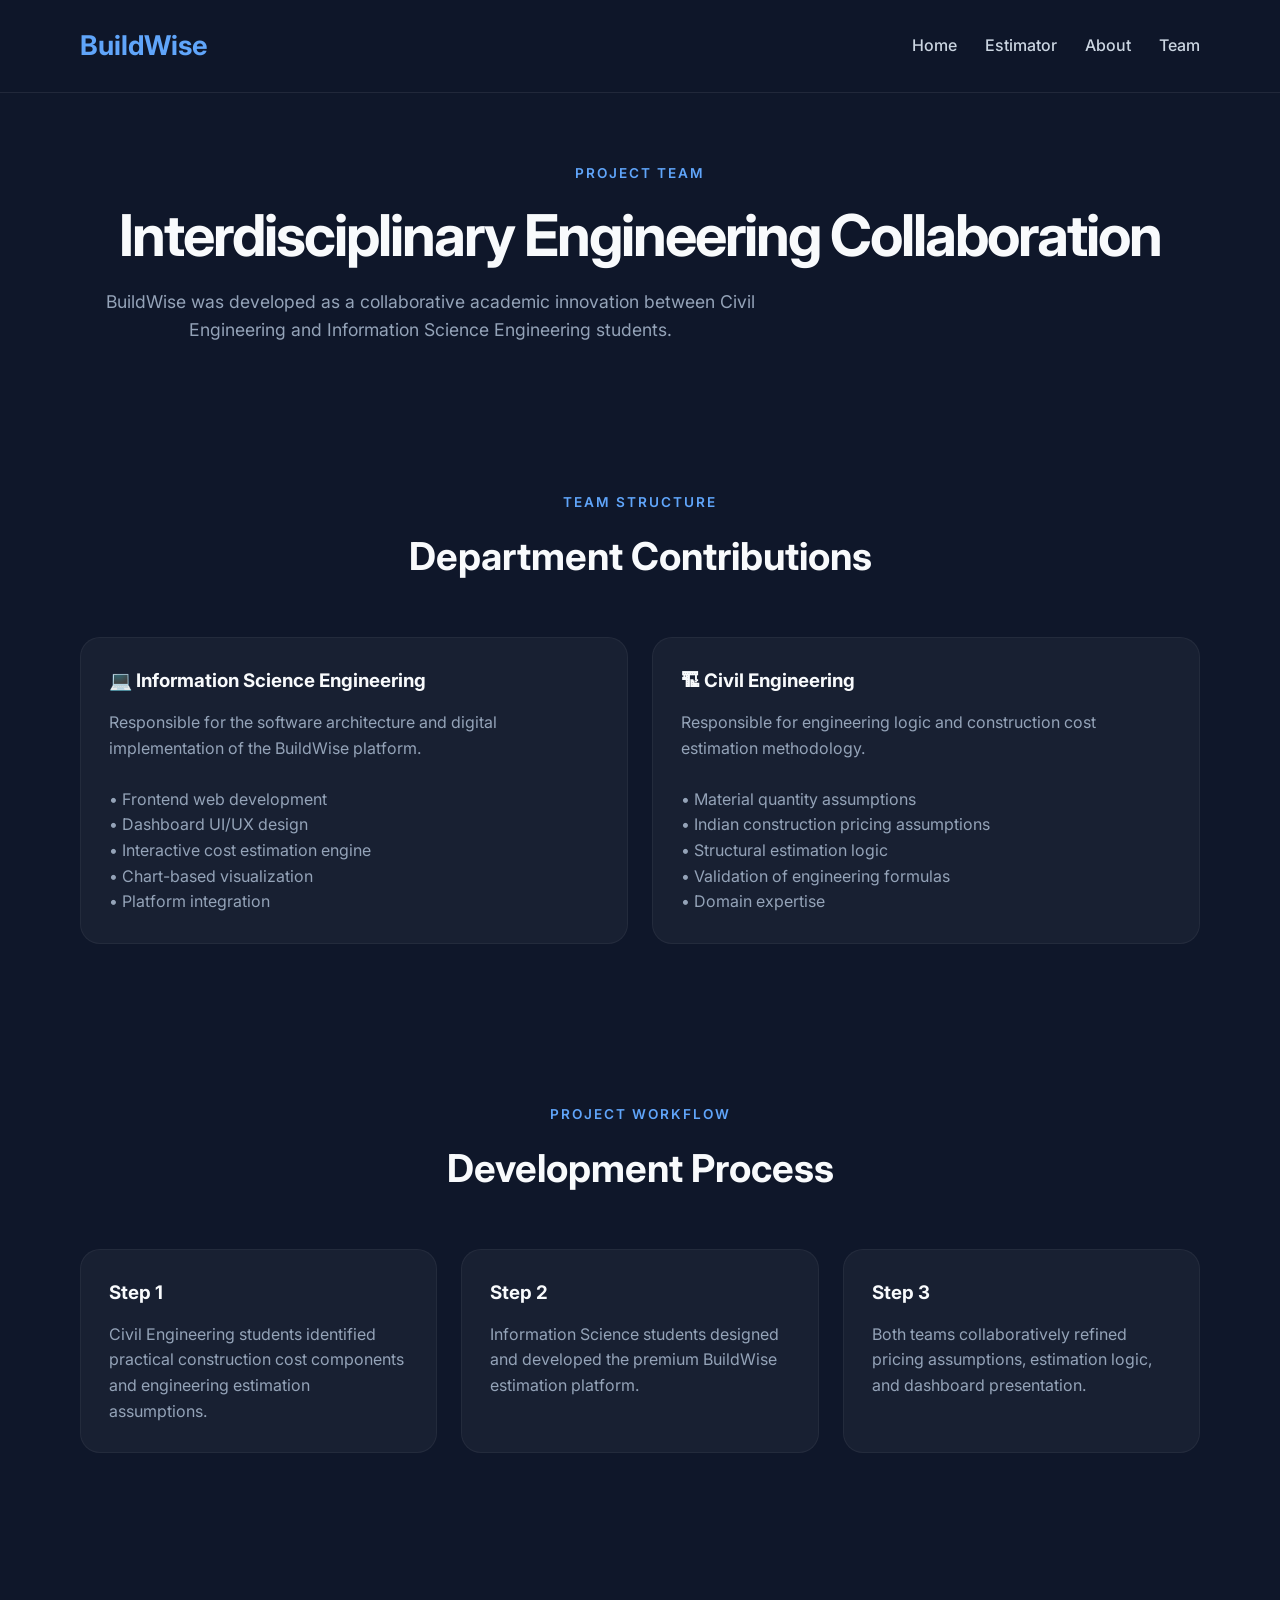
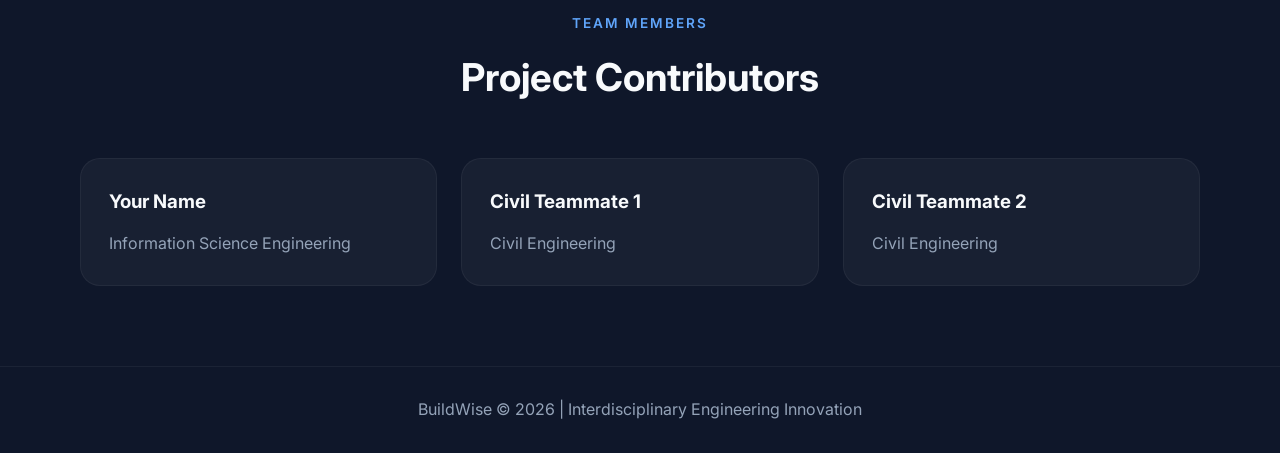
==== team.html @ aae123d1 "Add files via upload" ====
<!DOCTYPE html>
<html lang="en">
<head>
    <meta charset="UTF-8">
    <meta name="viewport" content="width=device-width, initial-scale=1.0">
    <title>Team | BuildWise</title>

    <link rel="stylesheet" href="style.css">

    <link rel="preconnect" href="https://fonts.googleapis.com">
    <link href="https://fonts.googleapis.com/css2?family=Inter:wght@300;400;500;600;700&display=swap" rel="stylesheet">
</head>
<body>

<nav class="navbar">
    <div class="logo">BuildWise</div>

    <ul class="nav-links">
        <li><a href="index.html">Home</a></li>
        <li><a href="estimator.html">Estimator</a></li>
        <li><a href="about.html">About</a></li>
        <li><a href="team.html">Team</a></li>
    </ul>
</nav>

<section class="page-header">
    <p class="tag">PROJECT TEAM</p>
    <h1>Interdisciplinary Engineering Collaboration</h1>
    <p class="hero-subtext">
        BuildWise was developed as a collaborative academic innovation
        between Civil Engineering and Information Science Engineering students.
    </p>
</section>

<section class="features">
    <div class="section-heading">
        <p>TEAM STRUCTURE</p>
        <h2>Department Contributions</h2>
    </div>

    <div class="feature-grid">

        <div class="feature-card">
            <h3>💻 Information Science Engineering</h3>
            <p>
                Responsible for the software architecture and digital implementation
                of the BuildWise platform.
            </p>

            <br>

            <p>• Frontend web development</p>
            <p>• Dashboard UI/UX design</p>
            <p>• Interactive cost estimation engine</p>
            <p>• Chart-based visualization</p>
            <p>• Platform integration</p>
        </div>

        <div class="feature-card">
            <h3>🏗 Civil Engineering</h3>
            <p>
                Responsible for engineering logic and construction cost estimation methodology.
            </p>

            <br>

            <p>• Material quantity assumptions</p>
            <p>• Indian construction pricing assumptions</p>
            <p>• Structural estimation logic</p>
            <p>• Validation of engineering formulas</p>
            <p>• Domain expertise</p>
        </div>

    </div>
</section>

<section class="features">
    <div class="section-heading">
        <p>PROJECT WORKFLOW</p>
        <h2>Development Process</h2>
    </div>

    <div class="feature-grid">

        <div class="feature-card">
            <h3>Step 1</h3>
            <p>
                Civil Engineering students identified practical construction
                cost components and engineering estimation assumptions.
            </p>
        </div>

        <div class="feature-card">
            <h3>Step 2</h3>
            <p>
                Information Science students designed and developed
                the premium BuildWise estimation platform.
            </p>
        </div>

        <div class="feature-card">
            <h3>Step 3</h3>
            <p>
                Both teams collaboratively refined pricing assumptions,
                estimation logic, and dashboard presentation.
            </p>
        </div>

    </div>
</section>

<section class="features">
    <div class="section-heading">
        <p>TEAM MEMBERS</p>
        <h2>Project Contributors</h2>
    </div>

    <div class="feature-grid">

        <div class="feature-card">
            <h3>Your Name</h3>
            <p>Information Science Engineering</p>
        </div>

        <div class="feature-card">
            <h3>Civil Teammate 1</h3>
            <p>Civil Engineering</p>
        </div>

        <div class="feature-card">
            <h3>Civil Teammate 2</h3>
            <p>Civil Engineering</p>
        </div>

    </div>
</section>

<footer>
    <p>BuildWise © 2026 | Interdisciplinary Engineering Innovation</p>
</footer>

</body>
</html>
---- style.css ----
* {
    margin: 0;
    padding: 0;
    box-sizing: border-box;
}

body {
    font-family: 'Inter', sans-serif;
    background: #0F172A;
    color: #F8FAFC;
    line-height: 1.6;
}

a {
    text-decoration: none;
    color: inherit;
}

/* NAVBAR */
.navbar {
    display: flex;
    justify-content: space-between;
    align-items: center;
    padding: 24px 80px;
    position: sticky;
    top: 0;
    z-index: 1000;
    background: rgba(15, 23, 42, 0.92);
    backdrop-filter: blur(14px);
    border-bottom: 1px solid rgba(255,255,255,0.08);
}

.logo {
    font-size: 1.7rem;
    font-weight: 700;
    color: #60A5FA;
}

.nav-links {
    list-style: none;
    display: flex;
    gap: 28px;
}

.nav-links a {
    color: #CBD5E1;
    font-weight: 500;
    transition: 0.3s;
}

.nav-links a:hover {
    color: white;
}

/* HERO / PAGE HEADER */
.hero,
.page-header {
    padding: 70px 80px 40px;
}

.hero {
    display: flex;
    align-items: center;
    justify-content: space-between;
    gap: 60px;
    flex-wrap: wrap;
    min-height: 85vh;
}

.hero-left {
    max-width: 650px;
}

.tag {
    color: #60A5FA;
    font-size: 0.85rem;
    letter-spacing: 2px;
    font-weight: 600;
    margin-bottom: 20px;
}

.hero h1,
.page-header h1 {
    font-size: 3.6rem;
    line-height: 1.1;
    letter-spacing: -2px;
    margin-bottom: 20px;
}

.hero-subtext {
    color: #94A3B8;
    font-size: 1.1rem;
    max-width: 700px;
    margin-bottom: 28px;
}

.page-header {
    text-align: center;
}

/* BUTTONS */
button,
.primary-btn,
.secondary-btn {
    padding: 15px 28px;
    border-radius: 14px;
    border: none;
    font-size: 1rem;
    font-weight: 600;
    cursor: pointer;
    transition: 0.3s ease;
}

button,
.primary-btn {
    background: #2563EB;
    color: white;
}

button:hover,
.primary-btn:hover {
    transform: translateY(-2px);
    background: #1D4ED8;
}

.secondary-btn {
    background: transparent;
    border: 1px solid rgba(255,255,255,0.08);
    color: white;
}

.secondary-btn:hover {
    background: rgba(255,255,255,0.05);
}

/* GLASS */
.glass-card {
    background: rgba(255,255,255,0.05);
    border: 1px solid rgba(255,255,255,0.08);
    backdrop-filter: blur(20px);
    border-radius: 24px;
    padding: 30px;
    box-shadow: 0 12px 30px rgba(0,0,0,0.25);
}

/* FLOAT */
.floating {
    animation: float 4s ease-in-out infinite;
}

@keyframes float {
    0% { transform: translateY(0px); }
    50% { transform: translateY(-12px); }
    100% { transform: translateY(0px); }
}

/* FEATURES */
.features {
    padding: 80px;
}

.section-heading {
    text-align: center;
    margin-bottom: 50px;
}

.section-heading p {
    color: #60A5FA;
    font-size: 0.85rem;
    letter-spacing: 2px;
    font-weight: 600;
}

.section-heading h2 {
    font-size: 2.4rem;
    margin-top: 12px;
}

.feature-grid {
    display: grid;
    grid-template-columns: repeat(auto-fit, minmax(260px, 1fr));
    gap: 24px;
}

.feature-card {
    background: rgba(255,255,255,0.04);
    padding: 28px;
    border-radius: 20px;
    border: 1px solid rgba(255,255,255,0.05);
    transition: 0.3s;
}

.feature-card:hover {
    transform: translateY(-5px);
}

.feature-card h3 {
    margin-bottom: 14px;
}

.feature-card p {
    color: #94A3B8;
}

/* STATS */
.stats {
    display: flex;
    justify-content: center;
    gap: 24px;
    flex-wrap: wrap;
    padding: 60px 80px;
}

.stat-card {
    background: rgba(255,255,255,0.04);
    padding: 30px;
    border-radius: 20px;
    min-width: 240px;
    text-align: center;
}

.stat-card h2 {
    font-size: 2.3rem;
    color: #60A5FA;
}

/* CTA */
.cta {
    padding: 80px;
}

.cta-card {
    text-align: center;
    padding: 60px;
    border-radius: 28px;
    background: rgba(255,255,255,0.05);
}

/* ESTIMATOR */
.estimator-section {
    padding: 40px 80px 100px;
}

.dashboard {
    display: flex;
    gap: 30px;
    align-items: flex-start;
    flex-wrap: wrap;
}

.dashboard .glass-card:first-child {
    flex: 1.6;
    min-width: 560px;
    max-height: 85vh;
    overflow-y: auto;
}

.dashboard .glass-card:last-child {
    flex: 1;
    min-width: 360px;
    position: sticky;
    top: 110px;
}

/* FORM */
input,
select {
    width: 100%;
    padding: 16px;
    margin-bottom: 14px;
    border-radius: 14px;
    border: none;
    background: rgba(255,255,255,0.06);
    color: white;
    font-size: 1rem;
    outline: none;
}

input::placeholder {
    color: #94A3B8;
}

select option {
    background: #0F172A;
    color: white;
}

/* CUSTOM HIDDEN INPUTS */
.hidden {
    display: none;
}

/* HEADINGS INSIDE CARDS */
.glass-card h3 {
    margin: 28px 0 14px;
    color: #60A5FA;
    font-size: 1.2rem;
}

.glass-card h3:first-child {
    margin-top: 0;
}

/* RESULTS */
#results {
    margin-top: 20px;
}

.result-item {
    background: rgba(255,255,255,0.05);
    padding: 15px;
    border-radius: 14px;
    margin-bottom: 12px;
}

.total-cost {
    font-size: 1.6rem;
    font-weight: 700;
    color: #60A5FA;
    margin-top: 20px;
}

/* CHART */
.chart-container {
    margin-top: 40px;
}

/* FOOTER */
footer {
    text-align: center;
    padding: 30px;
    color: #94A3B8;
    border-top: 1px solid rgba(255,255,255,0.05);
}

/* SCROLLBAR */
::-webkit-scrollbar {
    width: 8px;
}

::-webkit-scrollbar-thumb {
    background: rgba(96,165,250,0.4);
    border-radius: 20px;
}

/* MOBILE */
@media (max-width: 1000px) {
    .navbar,
    .hero,
    .page-header,
    .features,
    .stats,
    .cta,
    .estimator-section {
        padding-left: 24px;
        padding-right: 24px;
    }

    .hero h1,
    .page-header h1 {
        font-size: 2.4rem;
    }

    .navbar {
        flex-direction: column;
        gap: 18px;
    }

    .nav-links {
        flex-wrap: wrap;
        justify-content: center;
    }

    .dashboard {
        flex-direction: column;
    }

    .dashboard .glass-card:first-child,
    .dashboard .glass-card:last-child {
        min-width: 100%;
        position: static;
        max-height: none;
        overflow: visible;
    }
}
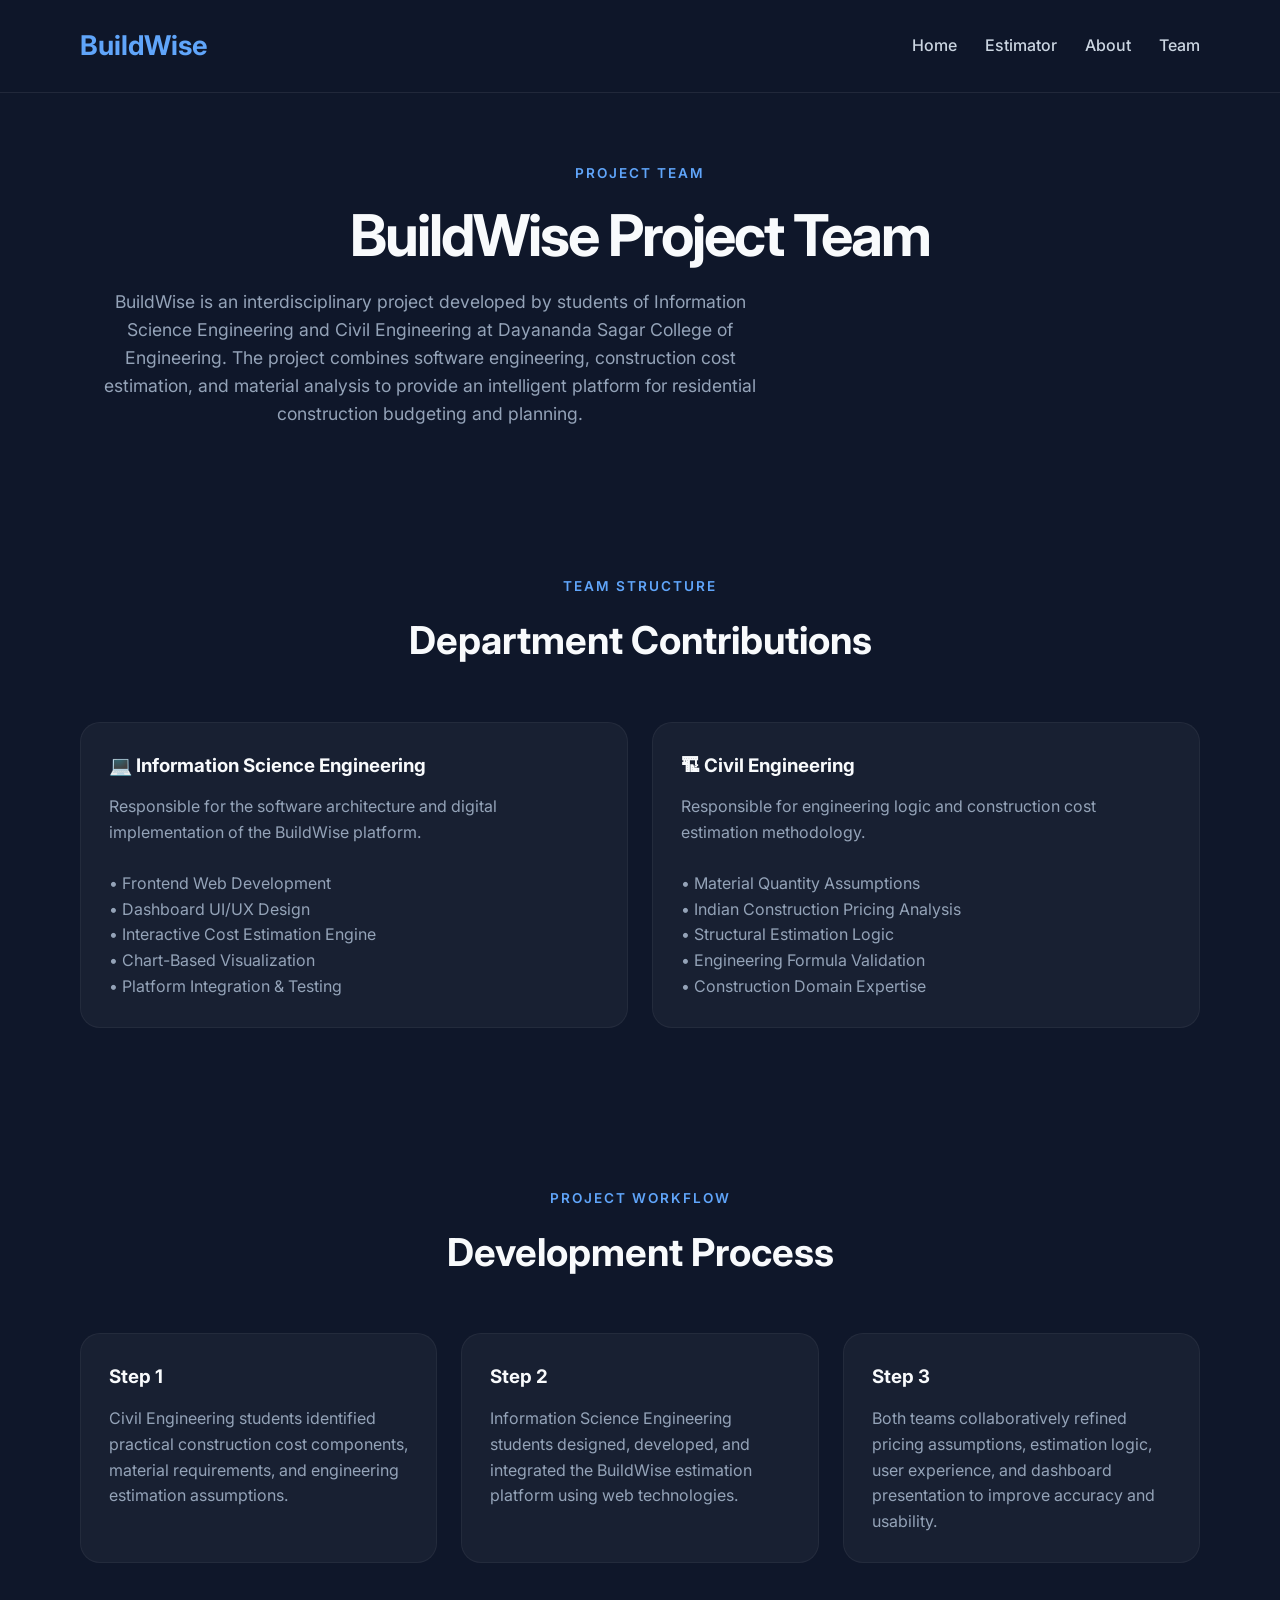
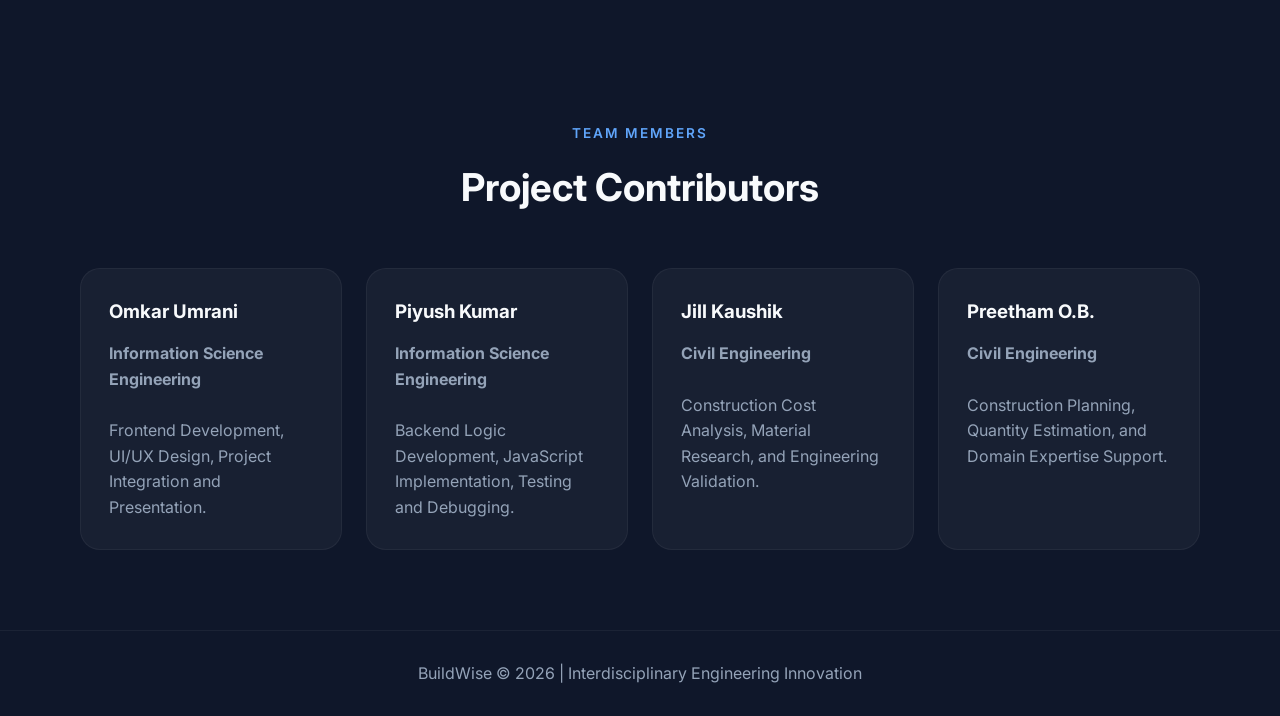
==== commit 20e841a1: "Add files via upload" ====
--- a/team.html
+++ b/team.html
@@ -25,10 +25,15 @@
 
 <section class="page-header">
     <p class="tag">PROJECT TEAM</p>
-    <h1>Interdisciplinary Engineering Collaboration</h1>
+    <h1>BuildWise Project Team</h1>
+
     <p class="hero-subtext">
-        BuildWise was developed as a collaborative academic innovation
-        between Civil Engineering and Information Science Engineering students.
+        BuildWise is an interdisciplinary project developed by students of
+        Information Science Engineering and Civil Engineering at Dayananda
+        Sagar College of Engineering. The project combines software
+        engineering, construction cost estimation, and material analysis
+        to provide an intelligent platform for residential construction
+        budgeting and planning.
     </p>
 </section>
 
@@ -42,33 +47,36 @@
 
         <div class="feature-card">
             <h3>💻 Information Science Engineering</h3>
+
             <p>
-                Responsible for the software architecture and digital implementation
-                of the BuildWise platform.
+                Responsible for the software architecture and digital
+                implementation of the BuildWise platform.
             </p>
 
             <br>
 
-            <p>• Frontend web development</p>
-            <p>• Dashboard UI/UX design</p>
-            <p>• Interactive cost estimation engine</p>
-            <p>• Chart-based visualization</p>
-            <p>• Platform integration</p>
+            <p>• Frontend Web Development</p>
+            <p>• Dashboard UI/UX Design</p>
+            <p>• Interactive Cost Estimation Engine</p>
+            <p>• Chart-Based Visualization</p>
+            <p>• Platform Integration & Testing</p>
         </div>
 
         <div class="feature-card">
             <h3>🏗 Civil Engineering</h3>
+
             <p>
-                Responsible for engineering logic and construction cost estimation methodology.
+                Responsible for engineering logic and construction cost
+                estimation methodology.
             </p>
 
             <br>
 
-            <p>• Material quantity assumptions</p>
-            <p>• Indian construction pricing assumptions</p>
-            <p>• Structural estimation logic</p>
-            <p>• Validation of engineering formulas</p>
-            <p>• Domain expertise</p>
+            <p>• Material Quantity Assumptions</p>
+            <p>• Indian Construction Pricing Analysis</p>
+            <p>• Structural Estimation Logic</p>
+            <p>• Engineering Formula Validation</p>
+            <p>• Construction Domain Expertise</p>
         </div>
 
     </div>
@@ -84,25 +92,31 @@
 
         <div class="feature-card">
             <h3>Step 1</h3>
+
             <p>
-                Civil Engineering students identified practical construction
-                cost components and engineering estimation assumptions.
+                Civil Engineering students identified practical
+                construction cost components, material requirements,
+                and engineering estimation assumptions.
             </p>
         </div>
 
         <div class="feature-card">
             <h3>Step 2</h3>
+
             <p>
-                Information Science students designed and developed
-                the premium BuildWise estimation platform.
+                Information Science Engineering students designed,
+                developed, and integrated the BuildWise estimation
+                platform using web technologies.
             </p>
         </div>
 
         <div class="feature-card">
             <h3>Step 3</h3>
+
             <p>
                 Both teams collaboratively refined pricing assumptions,
-                estimation logic, and dashboard presentation.
+                estimation logic, user experience, and dashboard
+                presentation to improve accuracy and usability.
             </p>
         </div>
 
@@ -118,25 +132,67 @@
     <div class="feature-grid">
 
         <div class="feature-card">
-            <h3>Your Name</h3>
-            <p>Information Science Engineering</p>
+            <h3>Omkar Umrani</h3>
+
+            <p><strong>Information Science Engineering</strong></p>
+
+            <br>
+
+            <p>
+                Frontend Development, UI/UX Design,
+                Project Integration and Presentation.
+            </p>
         </div>
 
         <div class="feature-card">
-            <h3>Civil Teammate 1</h3>
-            <p>Civil Engineering</p>
+            <h3>Piyush Kumar</h3>
+
+            <p><strong>Information Science Engineering</strong></p>
+
+            <br>
+
+            <p>
+                Backend Logic Development,
+                JavaScript Implementation,
+                Testing and Debugging.
+            </p>
         </div>
 
         <div class="feature-card">
-            <h3>Civil Teammate 2</h3>
-            <p>Civil Engineering</p>
+            <h3>Jill Kaushik</h3>
+
+            <p><strong>Civil Engineering</strong></p>
+
+            <br>
+
+            <p>
+                Construction Cost Analysis,
+                Material Research,
+                and Engineering Validation.
+            </p>
+        </div>
+
+        <div class="feature-card">
+            <h3>Preetham O.B.</h3>
+
+            <p><strong>Civil Engineering</strong></p>
+
+            <br>
+
+            <p>
+                Construction Planning,
+                Quantity Estimation,
+                and Domain Expertise Support.
+            </p>
         </div>
 
     </div>
 </section>
 
 <footer>
-    <p>BuildWise © 2026 | Interdisciplinary Engineering Innovation</p>
+    <p>
+        BuildWise © 2026 | Interdisciplinary Engineering Innovation
+    </p>
 </footer>
 
 </body>
